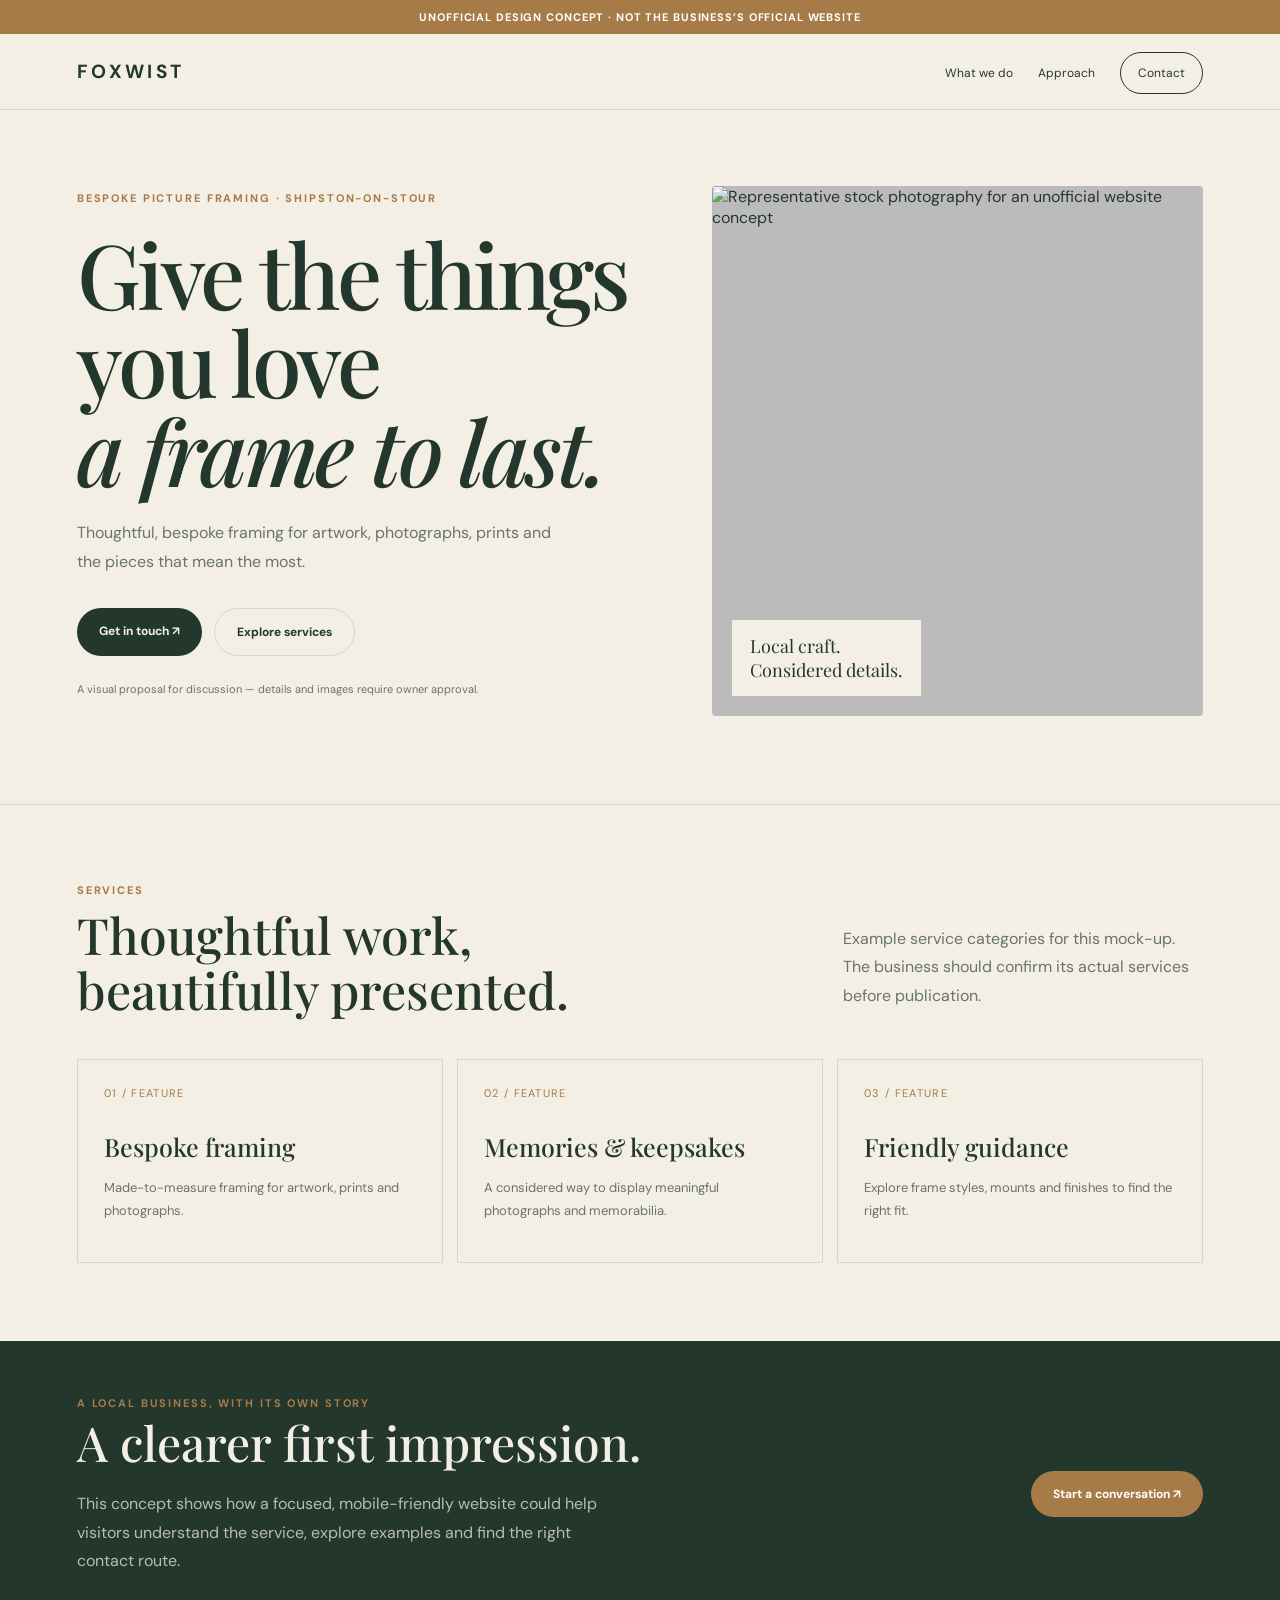
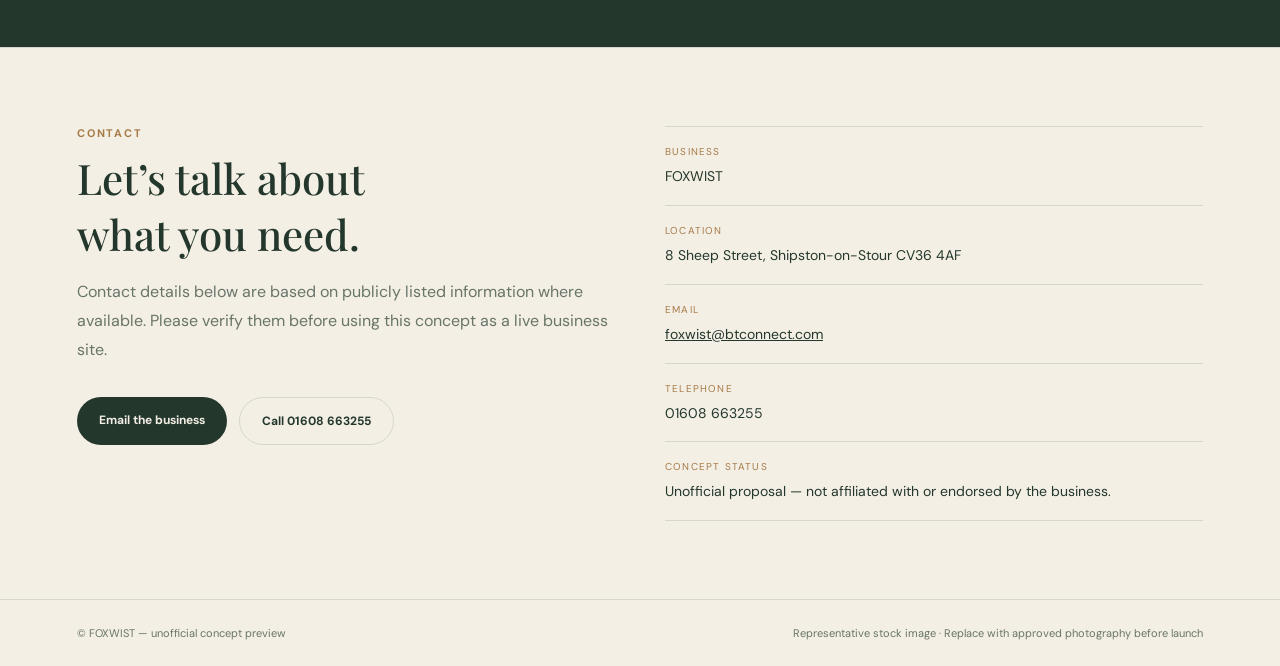
==== foxwist/index.html @ 2e0d9e44 "Add four unofficial local business website concepts" ====
<!doctype html>
<html lang="en"><head><meta charset="utf-8"><meta name="viewport" content="width=device-width,initial-scale=1"><meta name="theme-color" content="#f3efe5"><title>FOXWIST — Website Concept</title><link rel="preconnect" href="https://fonts.googleapis.com"><link href="https://fonts.googleapis.com/css2?family=DM+Sans:wght@400;500;600;700&family=Playfair+Display:ital,wght@0,500;0,600;1,500;1,600&display=swap" rel="stylesheet"><style>
:root{--bg:#f3efe5;--ink:#24372c;--accent:#a77b48;--muted:#24372caa;--line:#24372c22}*{box-sizing:border-box}html{scroll-behavior:smooth}body{margin:0;background:var(--bg);color:var(--ink);font-family:'DM Sans',sans-serif}a{color:inherit}.notice{background:var(--accent);color:#fff;text-align:center;padding:10px 16px;font-size:11px;letter-spacing:.08em;font-weight:700;text-transform:uppercase}.nav{display:flex;justify-content:space-between;align-items:center;padding:25px 6vw;border-bottom:1px solid var(--line);gap:20px}.logo{font-size:19px;letter-spacing:.18em;font-weight:700}.nav a{text-decoration:none;font-size:12px;margin-left:25px}.nav .pill{border:1px solid var(--ink);padding:12px 17px;border-radius:30px}.hero{padding:76px 6vw 88px;display:grid;grid-template-columns:1fr .88fr;gap:6vw;align-items:center;max-width:1400px;margin:auto}.eyebrow{text-transform:uppercase;letter-spacing:.17em;font-size:11px;font-weight:700;color:var(--accent)}h1{font-family:'Playfair Display',serif;font-weight:500;font-size:clamp(48px,7vw,91px);line-height:.99;letter-spacing:-.04em;margin:24px 0}h1 em{font-weight:500}p{line-height:1.8;color:var(--muted)}.lead{font-size:16px;max-width:490px}.actions{display:flex;gap:12px;flex-wrap:wrap;margin-top:32px}.btn{display:inline-block;text-decoration:none;padding:15px 22px;background:var(--ink);color:var(--bg);border-radius:30px;font-size:12px;font-weight:700}.btn.alt{background:transparent;color:var(--ink);border:1px solid var(--line)}.heroimg{height:530px;min-height:360px;position:relative;overflow:hidden;border-radius:4px;background:#bbb}.heroimg img{width:100%;height:100%;object-fit:cover;display:block;filter:saturate(.82)}.stamp{position:absolute;bottom:20px;left:20px;background:var(--bg);padding:14px 18px;font-family:'Playfair Display',serif;font-size:18px;max-width:220px}.section{padding:78px 6vw;border-top:1px solid var(--line)}.inner{max-width:1200px;margin:auto}.sectionhead{display:flex;justify-content:space-between;gap:25px;align-items:end;margin-bottom:32px}.section h2{font:500 clamp(32px,4vw,50px)/1.1 'Playfair Display',serif;margin:10px 0}.sectionhead p{max-width:360px}.cards{display:grid;grid-template-columns:repeat(3,1fr);gap:14px}.card{padding:26px;border:1px solid var(--line);min-height:200px}.num{color:var(--accent);font-size:11px;letter-spacing:.12em}.card h3{font:500 25px 'Playfair Display',serif;margin:30px 0 8px}.card p{font-size:13px}.band{background:var(--ink);color:var(--bg);padding:55px 6vw}.band .inner{display:flex;align-items:center;justify-content:space-between;gap:30px}.band p{color:var(--bg);opacity:.72;max-width:540px}.band h2{font:500 clamp(30px,4vw,48px) 'Playfair Display',serif;margin:0}.band .btn{background:var(--accent);color:#fff}.contact{display:grid;grid-template-columns:1fr 1fr;gap:50px}.contact h2{font:500 42px 'Playfair Display',serif}.details{border-top:1px solid var(--line)}.detail{padding:16px 0;border-bottom:1px solid var(--line);font-size:14px;line-height:1.7}.detail small{display:block;text-transform:uppercase;letter-spacing:.12em;color:var(--accent);font-size:10px;margin-bottom:5px}.footer{padding:26px 6vw;display:flex;justify-content:space-between;gap:20px;font-size:11px;border-top:1px solid var(--line);color:var(--muted)}@media(max-width:760px){.nav{padding:20px 5vw}.nav a{margin-left:10px}.nav .optional{display:none}.hero{grid-template-columns:1fr;padding:50px 5vw;gap:35px}.heroimg{height:370px}.section{padding:56px 5vw}.sectionhead,.band .inner{display:block}.cards{grid-template-columns:1fr}.contact{grid-template-columns:1fr}.band .btn{margin-top:18px}.footer{display:block}.footer span{display:block;margin:8px 0}}@media(prefers-reduced-motion:reduce){html{scroll-behavior:auto}}
</style></head><body><div class="notice">Unofficial design concept · Not the business’s official website</div><nav class="nav"><div class="logo">FOXWIST</div><div><a class="optional" href="#services">What we do</a><a href="#about">Approach</a><a class="pill" href="#contact">Contact</a></div></nav><main><section class="hero"><div><div class="eyebrow">Bespoke picture framing · Shipston-on-Stour</div><h1>Give the things you love<br><em>a frame to last.</em></h1><p class="lead">Thoughtful, bespoke framing for artwork, photographs, prints and the pieces that mean the most.</p><div class="actions"><a class="btn" href="#contact">Get in touch ↗</a><a class="btn alt" href="#services">Explore services</a></div><p style="font-size:11px;margin-top:24px">A visual proposal for discussion — details and images require owner approval.</p></div><div class="heroimg"><img src="https://images.unsplash.com/photo-1577083552431-6e5fd01aa342?auto=format&fit=crop&w=1200&q=85" alt="Representative stock photography for an unofficial website concept"><div class="stamp">Local craft.<br>Considered details.</div></div></section><section class="section" id="services"><div class="inner"><div class="sectionhead"><div><div class="eyebrow">Services</div><h2>Thoughtful work,<br>beautifully presented.</h2></div><p>Example service categories for this mock-up. The business should confirm its actual services before publication.</p></div><div class="cards"><article class="card"><div class="num">01 / FEATURE</div><h3>Bespoke framing</h3><p>Made-to-measure framing for artwork, prints and photographs.</p></article><article class="card"><div class="num">02 / FEATURE</div><h3>Memories & keepsakes</h3><p>A considered way to display meaningful photographs and memorabilia.</p></article><article class="card"><div class="num">03 / FEATURE</div><h3>Friendly guidance</h3><p>Explore frame styles, mounts and finishes to find the right fit.</p></article></div></div></section><section class="band" id="about"><div class="inner"><div><div class="eyebrow">A local business, with its own story</div><h2>A clearer first impression.</h2><p>This concept shows how a focused, mobile-friendly website could help visitors understand the service, explore examples and find the right contact route.</p></div><a class="btn" href="#contact">Start a conversation ↗</a></div></section><section class="section" id="contact"><div class="inner contact"><div><div class="eyebrow">Contact</div><h2>Let’s talk about<br>what you need.</h2><p>Contact details below are based on publicly listed information where available. Please verify them before using this concept as a live business site.</p><div class="actions"><a class="btn" href="mailto:foxwist@btconnect.com">Email the business</a><a class="btn alt" href="tel:01608663255">Call 01608 663255</a></div></div><div class="details"><div class="detail"><small>Business</small>FOXWIST</div><div class="detail"><small>Location</small>8 Sheep Street, Shipston-on-Stour CV36 4AF</div><div class="detail"><small>Email</small><a href="mailto:foxwist@btconnect.com">foxwist@btconnect.com</a></div><div class="detail"><small>Telephone</small>01608 663255</div><div class="detail"><small>Concept status</small>Unofficial proposal — not affiliated with or endorsed by the business.</div></div></div></section></main><footer class="footer"><span>© FOXWIST — unofficial concept preview</span><span>Representative stock image · Replace with approved photography before launch</span></footer></body></html>
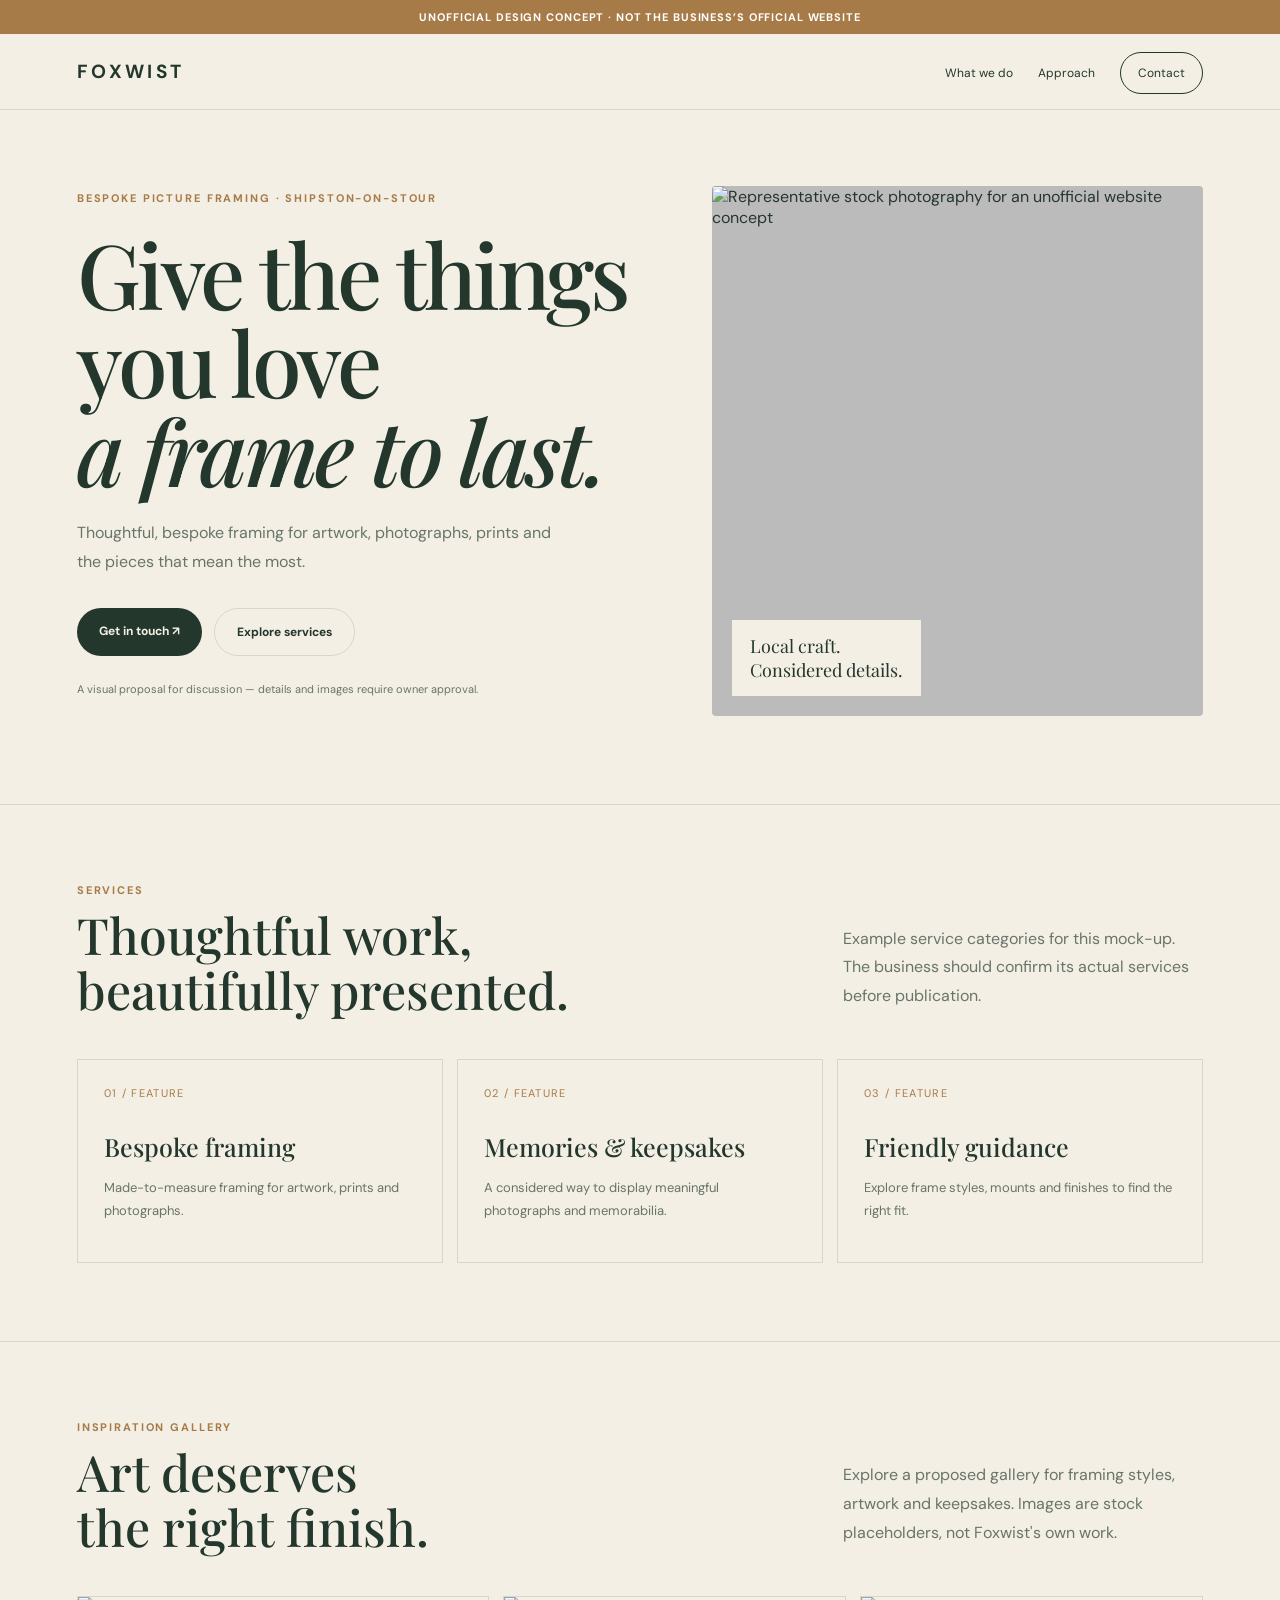
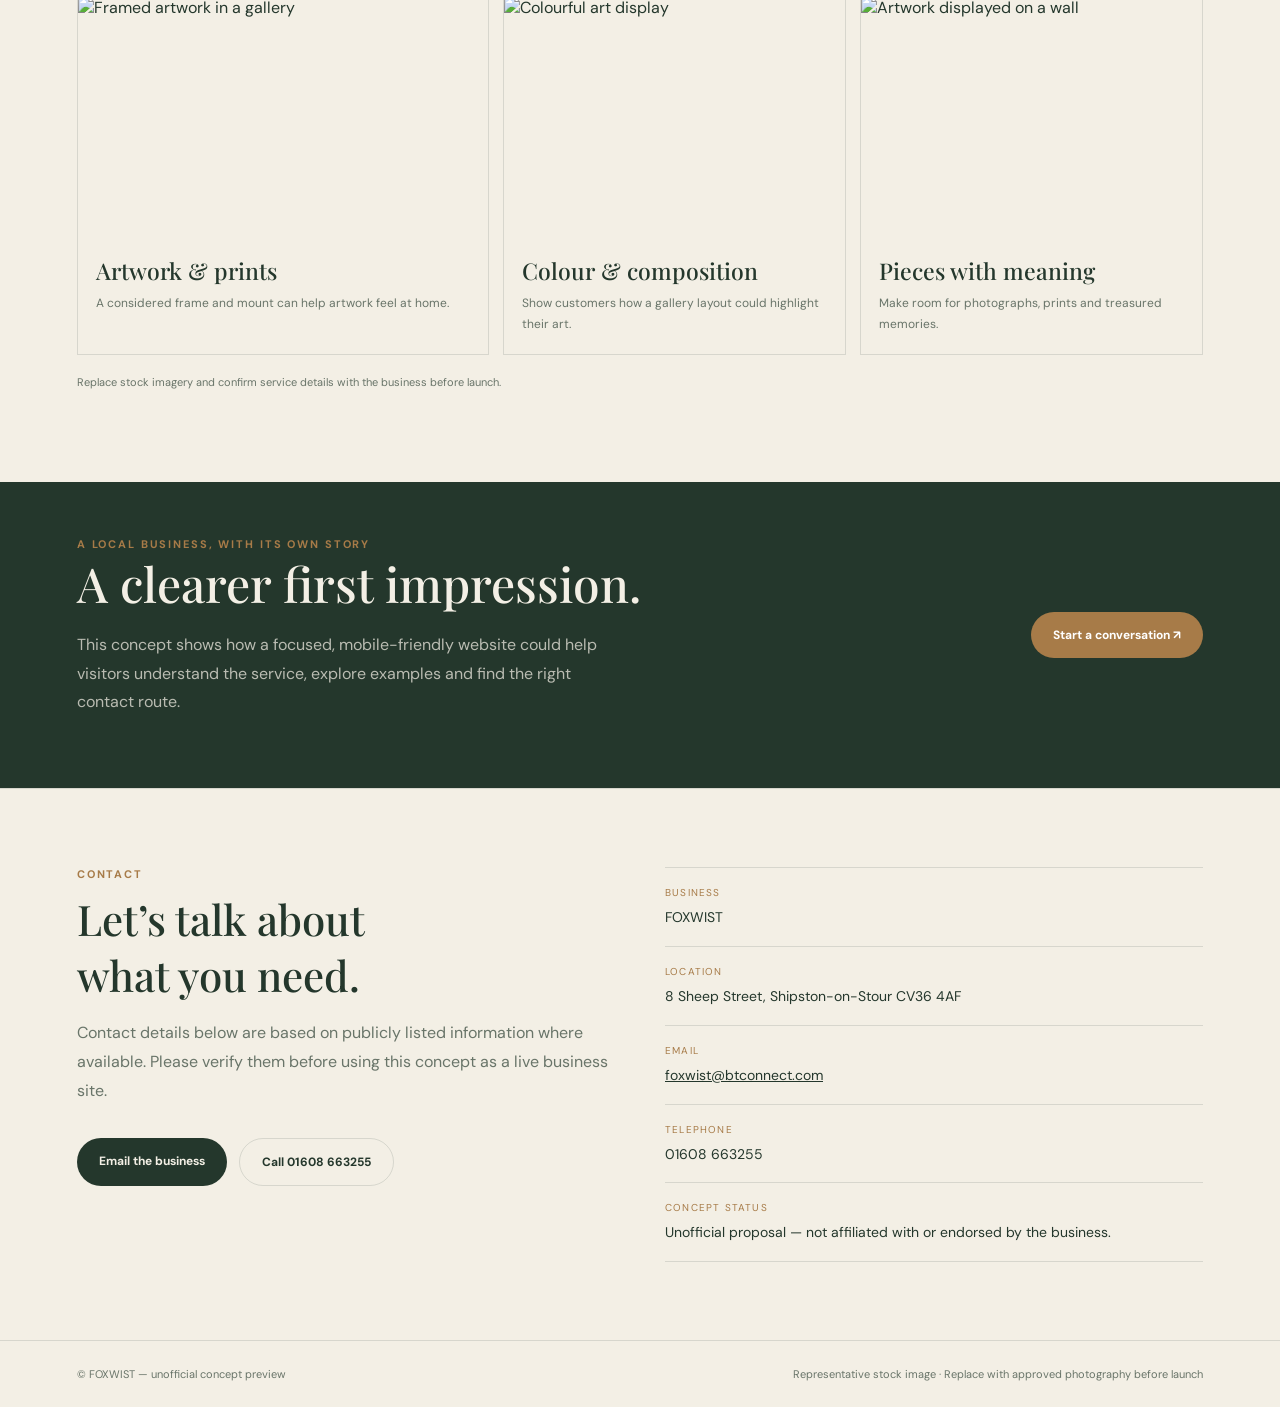
==== commit 1a627607: "Expand business concepts with photo galleries and richer homepage" ====
--- a/foxwist/index.html
+++ b/foxwist/index.html
@@ -1,4 +1,4 @@
 <!doctype html>
 <html lang="en"><head><meta charset="utf-8"><meta name="viewport" content="width=device-width,initial-scale=1"><meta name="theme-color" content="#f3efe5"><title>FOXWIST — Website Concept</title><link rel="preconnect" href="https://fonts.googleapis.com"><link href="https://fonts.googleapis.com/css2?family=DM+Sans:wght@400;500;600;700&family=Playfair+Display:ital,wght@0,500;0,600;1,500;1,600&display=swap" rel="stylesheet"><style>
 :root{--bg:#f3efe5;--ink:#24372c;--accent:#a77b48;--muted:#24372caa;--line:#24372c22}*{box-sizing:border-box}html{scroll-behavior:smooth}body{margin:0;background:var(--bg);color:var(--ink);font-family:'DM Sans',sans-serif}a{color:inherit}.notice{background:var(--accent);color:#fff;text-align:center;padding:10px 16px;font-size:11px;letter-spacing:.08em;font-weight:700;text-transform:uppercase}.nav{display:flex;justify-content:space-between;align-items:center;padding:25px 6vw;border-bottom:1px solid var(--line);gap:20px}.logo{font-size:19px;letter-spacing:.18em;font-weight:700}.nav a{text-decoration:none;font-size:12px;margin-left:25px}.nav .pill{border:1px solid var(--ink);padding:12px 17px;border-radius:30px}.hero{padding:76px 6vw 88px;display:grid;grid-template-columns:1fr .88fr;gap:6vw;align-items:center;max-width:1400px;margin:auto}.eyebrow{text-transform:uppercase;letter-spacing:.17em;font-size:11px;font-weight:700;color:var(--accent)}h1{font-family:'Playfair Display',serif;font-weight:500;font-size:clamp(48px,7vw,91px);line-height:.99;letter-spacing:-.04em;margin:24px 0}h1 em{font-weight:500}p{line-height:1.8;color:var(--muted)}.lead{font-size:16px;max-width:490px}.actions{display:flex;gap:12px;flex-wrap:wrap;margin-top:32px}.btn{display:inline-block;text-decoration:none;padding:15px 22px;background:var(--ink);color:var(--bg);border-radius:30px;font-size:12px;font-weight:700}.btn.alt{background:transparent;color:var(--ink);border:1px solid var(--line)}.heroimg{height:530px;min-height:360px;position:relative;overflow:hidden;border-radius:4px;background:#bbb}.heroimg img{width:100%;height:100%;object-fit:cover;display:block;filter:saturate(.82)}.stamp{position:absolute;bottom:20px;left:20px;background:var(--bg);padding:14px 18px;font-family:'Playfair Display',serif;font-size:18px;max-width:220px}.section{padding:78px 6vw;border-top:1px solid var(--line)}.inner{max-width:1200px;margin:auto}.sectionhead{display:flex;justify-content:space-between;gap:25px;align-items:end;margin-bottom:32px}.section h2{font:500 clamp(32px,4vw,50px)/1.1 'Playfair Display',serif;margin:10px 0}.sectionhead p{max-width:360px}.cards{display:grid;grid-template-columns:repeat(3,1fr);gap:14px}.card{padding:26px;border:1px solid var(--line);min-height:200px}.num{color:var(--accent);font-size:11px;letter-spacing:.12em}.card h3{font:500 25px 'Playfair Display',serif;margin:30px 0 8px}.card p{font-size:13px}.band{background:var(--ink);color:var(--bg);padding:55px 6vw}.band .inner{display:flex;align-items:center;justify-content:space-between;gap:30px}.band p{color:var(--bg);opacity:.72;max-width:540px}.band h2{font:500 clamp(30px,4vw,48px) 'Playfair Display',serif;margin:0}.band .btn{background:var(--accent);color:#fff}.contact{display:grid;grid-template-columns:1fr 1fr;gap:50px}.contact h2{font:500 42px 'Playfair Display',serif}.details{border-top:1px solid var(--line)}.detail{padding:16px 0;border-bottom:1px solid var(--line);font-size:14px;line-height:1.7}.detail small{display:block;text-transform:uppercase;letter-spacing:.12em;color:var(--accent);font-size:10px;margin-bottom:5px}.footer{padding:26px 6vw;display:flex;justify-content:space-between;gap:20px;font-size:11px;border-top:1px solid var(--line);color:var(--muted)}@media(max-width:760px){.nav{padding:20px 5vw}.nav a{margin-left:10px}.nav .optional{display:none}.hero{grid-template-columns:1fr;padding:50px 5vw;gap:35px}.heroimg{height:370px}.section{padding:56px 5vw}.sectionhead,.band .inner{display:block}.cards{grid-template-columns:1fr}.contact{grid-template-columns:1fr}.band .btn{margin-top:18px}.footer{display:block}.footer span{display:block;margin:8px 0}}@media(prefers-reduced-motion:reduce){html{scroll-behavior:auto}}
-</style></head><body><div class="notice">Unofficial design concept · Not the business’s official website</div><nav class="nav"><div class="logo">FOXWIST</div><div><a class="optional" href="#services">What we do</a><a href="#about">Approach</a><a class="pill" href="#contact">Contact</a></div></nav><main><section class="hero"><div><div class="eyebrow">Bespoke picture framing · Shipston-on-Stour</div><h1>Give the things you love<br><em>a frame to last.</em></h1><p class="lead">Thoughtful, bespoke framing for artwork, photographs, prints and the pieces that mean the most.</p><div class="actions"><a class="btn" href="#contact">Get in touch ↗</a><a class="btn alt" href="#services">Explore services</a></div><p style="font-size:11px;margin-top:24px">A visual proposal for discussion — details and images require owner approval.</p></div><div class="heroimg"><img src="https://images.unsplash.com/photo-1577083552431-6e5fd01aa342?auto=format&fit=crop&w=1200&q=85" alt="Representative stock photography for an unofficial website concept"><div class="stamp">Local craft.<br>Considered details.</div></div></section><section class="section" id="services"><div class="inner"><div class="sectionhead"><div><div class="eyebrow">Services</div><h2>Thoughtful work,<br>beautifully presented.</h2></div><p>Example service categories for this mock-up. The business should confirm its actual services before publication.</p></div><div class="cards"><article class="card"><div class="num">01 / FEATURE</div><h3>Bespoke framing</h3><p>Made-to-measure framing for artwork, prints and photographs.</p></article><article class="card"><div class="num">02 / FEATURE</div><h3>Memories & keepsakes</h3><p>A considered way to display meaningful photographs and memorabilia.</p></article><article class="card"><div class="num">03 / FEATURE</div><h3>Friendly guidance</h3><p>Explore frame styles, mounts and finishes to find the right fit.</p></article></div></div></section><section class="band" id="about"><div class="inner"><div><div class="eyebrow">A local business, with its own story</div><h2>A clearer first impression.</h2><p>This concept shows how a focused, mobile-friendly website could help visitors understand the service, explore examples and find the right contact route.</p></div><a class="btn" href="#contact">Start a conversation ↗</a></div></section><section class="section" id="contact"><div class="inner contact"><div><div class="eyebrow">Contact</div><h2>Let’s talk about<br>what you need.</h2><p>Contact details below are based on publicly listed information where available. Please verify them before using this concept as a live business site.</p><div class="actions"><a class="btn" href="mailto:foxwist@btconnect.com">Email the business</a><a class="btn alt" href="tel:01608663255">Call 01608 663255</a></div></div><div class="details"><div class="detail"><small>Business</small>FOXWIST</div><div class="detail"><small>Location</small>8 Sheep Street, Shipston-on-Stour CV36 4AF</div><div class="detail"><small>Email</small><a href="mailto:foxwist@btconnect.com">foxwist@btconnect.com</a></div><div class="detail"><small>Telephone</small>01608 663255</div><div class="detail"><small>Concept status</small>Unofficial proposal — not affiliated with or endorsed by the business.</div></div></div></section></main><footer class="footer"><span>© FOXWIST — unofficial concept preview</span><span>Representative stock image · Replace with approved photography before launch</span></footer></body></html>+.gallery-grid{display:grid;grid-template-columns:1.2fr 1fr 1fr;gap:14px}.gallery-tile{min-width:0;border:1px solid var(--line);overflow:hidden}.gallery-tile img{display:block;width:100%;height:240px;object-fit:cover}.gallery-tile div{padding:18px}.gallery-tile h3{font:500 23px 'Playfair Display',serif;margin:0 0 7px}.gallery-tile p{font-size:12px;margin:0}.gallery-note{font-size:11px;margin-top:18px}@media(max-width:760px){.gallery-grid{grid-template-columns:1fr}.gallery-tile img{height:250px}}</style></head><body><div class="notice">Unofficial design concept · Not the business’s official website</div><nav class="nav"><div class="logo">FOXWIST</div><div><a class="optional" href="#services">What we do</a><a href="#about">Approach</a><a class="pill" href="#contact">Contact</a></div></nav><main><section class="hero"><div><div class="eyebrow">Bespoke picture framing · Shipston-on-Stour</div><h1>Give the things you love<br><em>a frame to last.</em></h1><p class="lead">Thoughtful, bespoke framing for artwork, photographs, prints and the pieces that mean the most.</p><div class="actions"><a class="btn" href="#contact">Get in touch ↗</a><a class="btn alt" href="#services">Explore services</a></div><p style="font-size:11px;margin-top:24px">A visual proposal for discussion — details and images require owner approval.</p></div><div class="heroimg"><img src="https://images.unsplash.com/photo-1577083552431-6e5fd01aa342?auto=format&fit=crop&w=1200&q=85" alt="Representative stock photography for an unofficial website concept"><div class="stamp">Local craft.<br>Considered details.</div></div></section><section class="section" id="services"><div class="inner"><div class="sectionhead"><div><div class="eyebrow">Services</div><h2>Thoughtful work,<br>beautifully presented.</h2></div><p>Example service categories for this mock-up. The business should confirm its actual services before publication.</p></div><div class="cards"><article class="card"><div class="num">01 / FEATURE</div><h3>Bespoke framing</h3><p>Made-to-measure framing for artwork, prints and photographs.</p></article><article class="card"><div class="num">02 / FEATURE</div><h3>Memories & keepsakes</h3><p>A considered way to display meaningful photographs and memorabilia.</p></article><article class="card"><div class="num">03 / FEATURE</div><h3>Friendly guidance</h3><p>Explore frame styles, mounts and finishes to find the right fit.</p></article></div></div></section><section class="section" id="gallery"><div class="inner"><div class="sectionhead"><div><div class="eyebrow">Inspiration gallery</div><h2>Art deserves<br>the right finish.</h2></div><p>Explore a proposed gallery for framing styles, artwork and keepsakes. Images are stock placeholders, not Foxwist's own work.</p></div><div class="gallery-grid"><article class="gallery-tile"><img loading="lazy" src="https://images.unsplash.com/photo-1579783902614-a3fb3927b6a5?auto=format&fit=crop&w=900&q=85" alt="Framed artwork in a gallery"><div><h3>Artwork & prints</h3><p>A considered frame and mount can help artwork feel at home.</p></div></article><article class="gallery-tile"><img loading="lazy" src="https://images.unsplash.com/photo-1577083552431-6e5fd01aa342?auto=format&fit=crop&w=900&q=85" alt="Colourful art display"><div><h3>Colour & composition</h3><p>Show customers how a gallery layout could highlight their art.</p></div></article><article class="gallery-tile"><img loading="lazy" src="https://images.unsplash.com/photo-1578301978693-85fa9c0320b9?auto=format&fit=crop&w=900&q=85" alt="Artwork displayed on a wall"><div><h3>Pieces with meaning</h3><p>Make room for photographs, prints and treasured memories.</p></div></article></div><p class="gallery-note">Replace stock imagery and confirm service details with the business before launch.</p></div></section><section class="band" id="about"><div class="inner"><div><div class="eyebrow">A local business, with its own story</div><h2>A clearer first impression.</h2><p>This concept shows how a focused, mobile-friendly website could help visitors understand the service, explore examples and find the right contact route.</p></div><a class="btn" href="#contact">Start a conversation ↗</a></div></section><section class="section" id="contact"><div class="inner contact"><div><div class="eyebrow">Contact</div><h2>Let’s talk about<br>what you need.</h2><p>Contact details below are based on publicly listed information where available. Please verify them before using this concept as a live business site.</p><div class="actions"><a class="btn" href="mailto:foxwist@btconnect.com">Email the business</a><a class="btn alt" href="tel:01608663255">Call 01608 663255</a></div></div><div class="details"><div class="detail"><small>Business</small>FOXWIST</div><div class="detail"><small>Location</small>8 Sheep Street, Shipston-on-Stour CV36 4AF</div><div class="detail"><small>Email</small><a href="mailto:foxwist@btconnect.com">foxwist@btconnect.com</a></div><div class="detail"><small>Telephone</small>01608 663255</div><div class="detail"><small>Concept status</small>Unofficial proposal — not affiliated with or endorsed by the business.</div></div></div></section></main><footer class="footer"><span>© FOXWIST — unofficial concept preview</span><span>Representative stock image · Replace with approved photography before launch</span></footer></body></html>
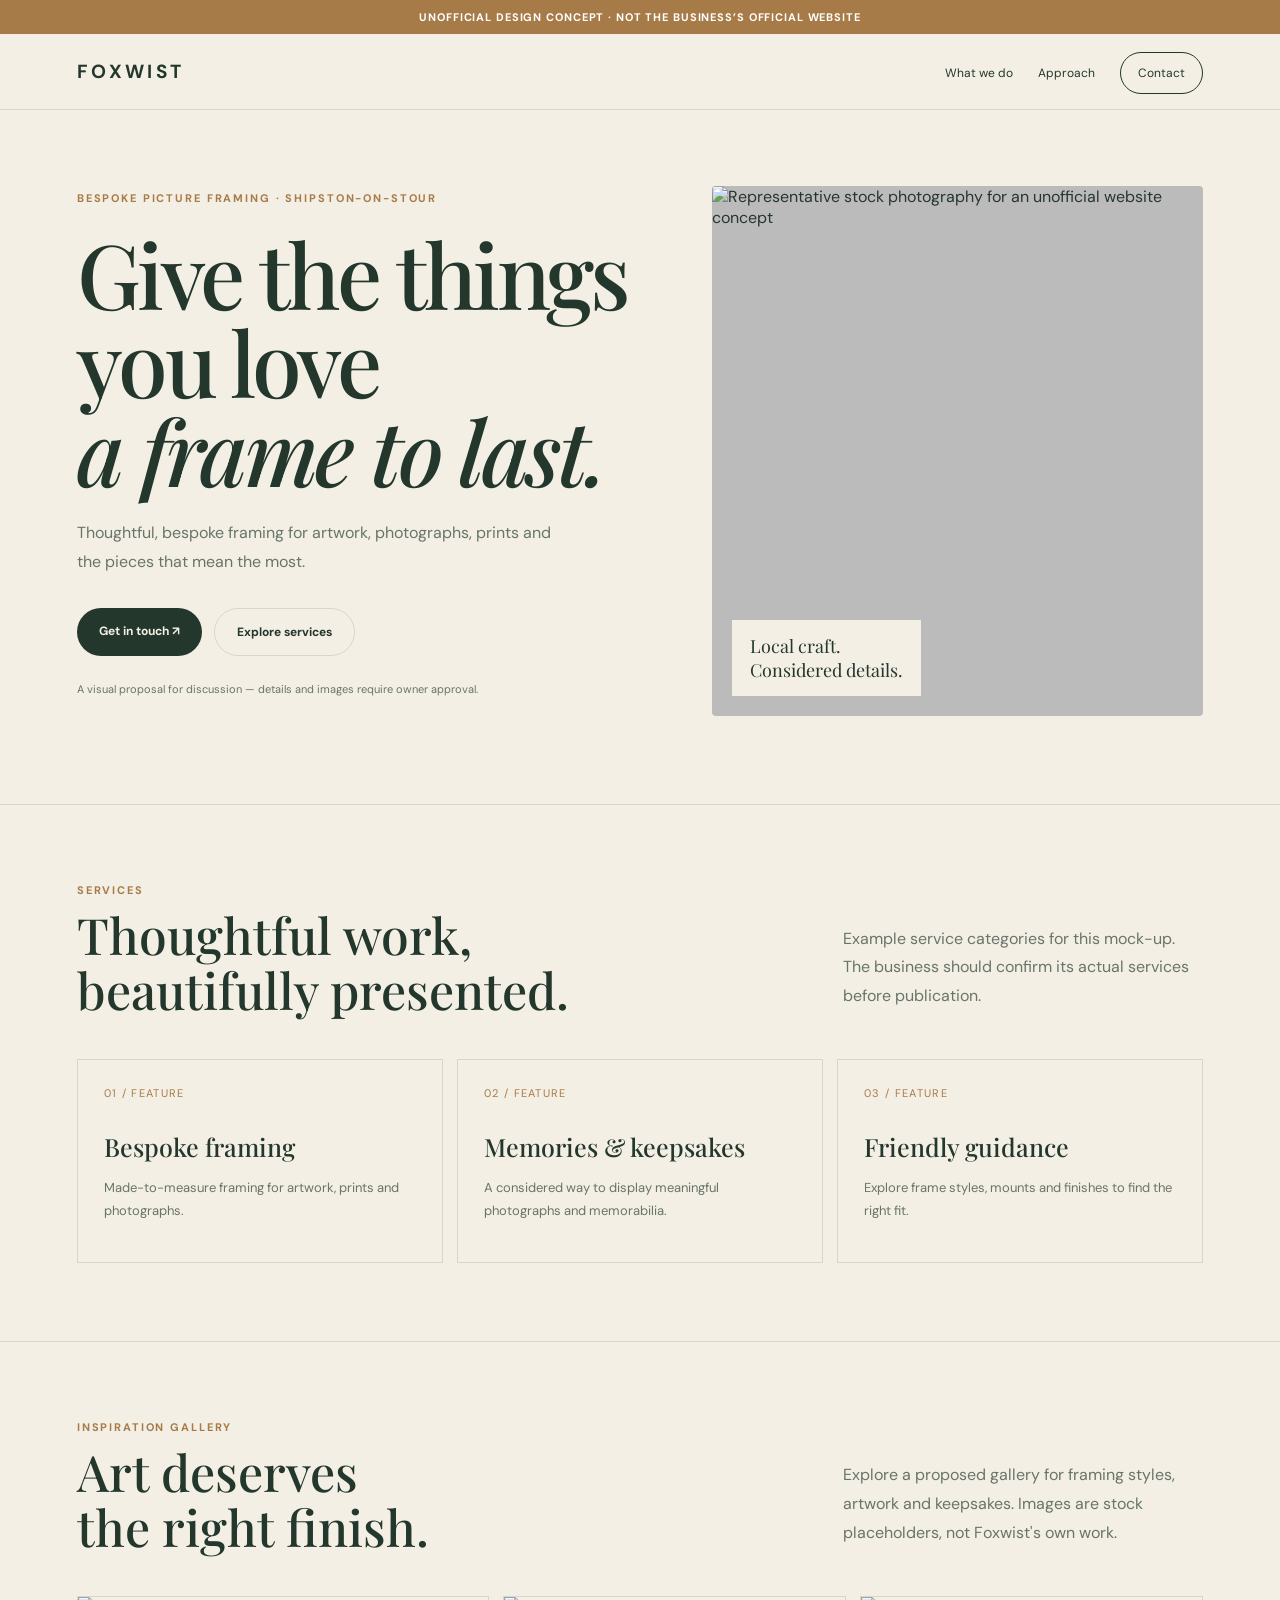
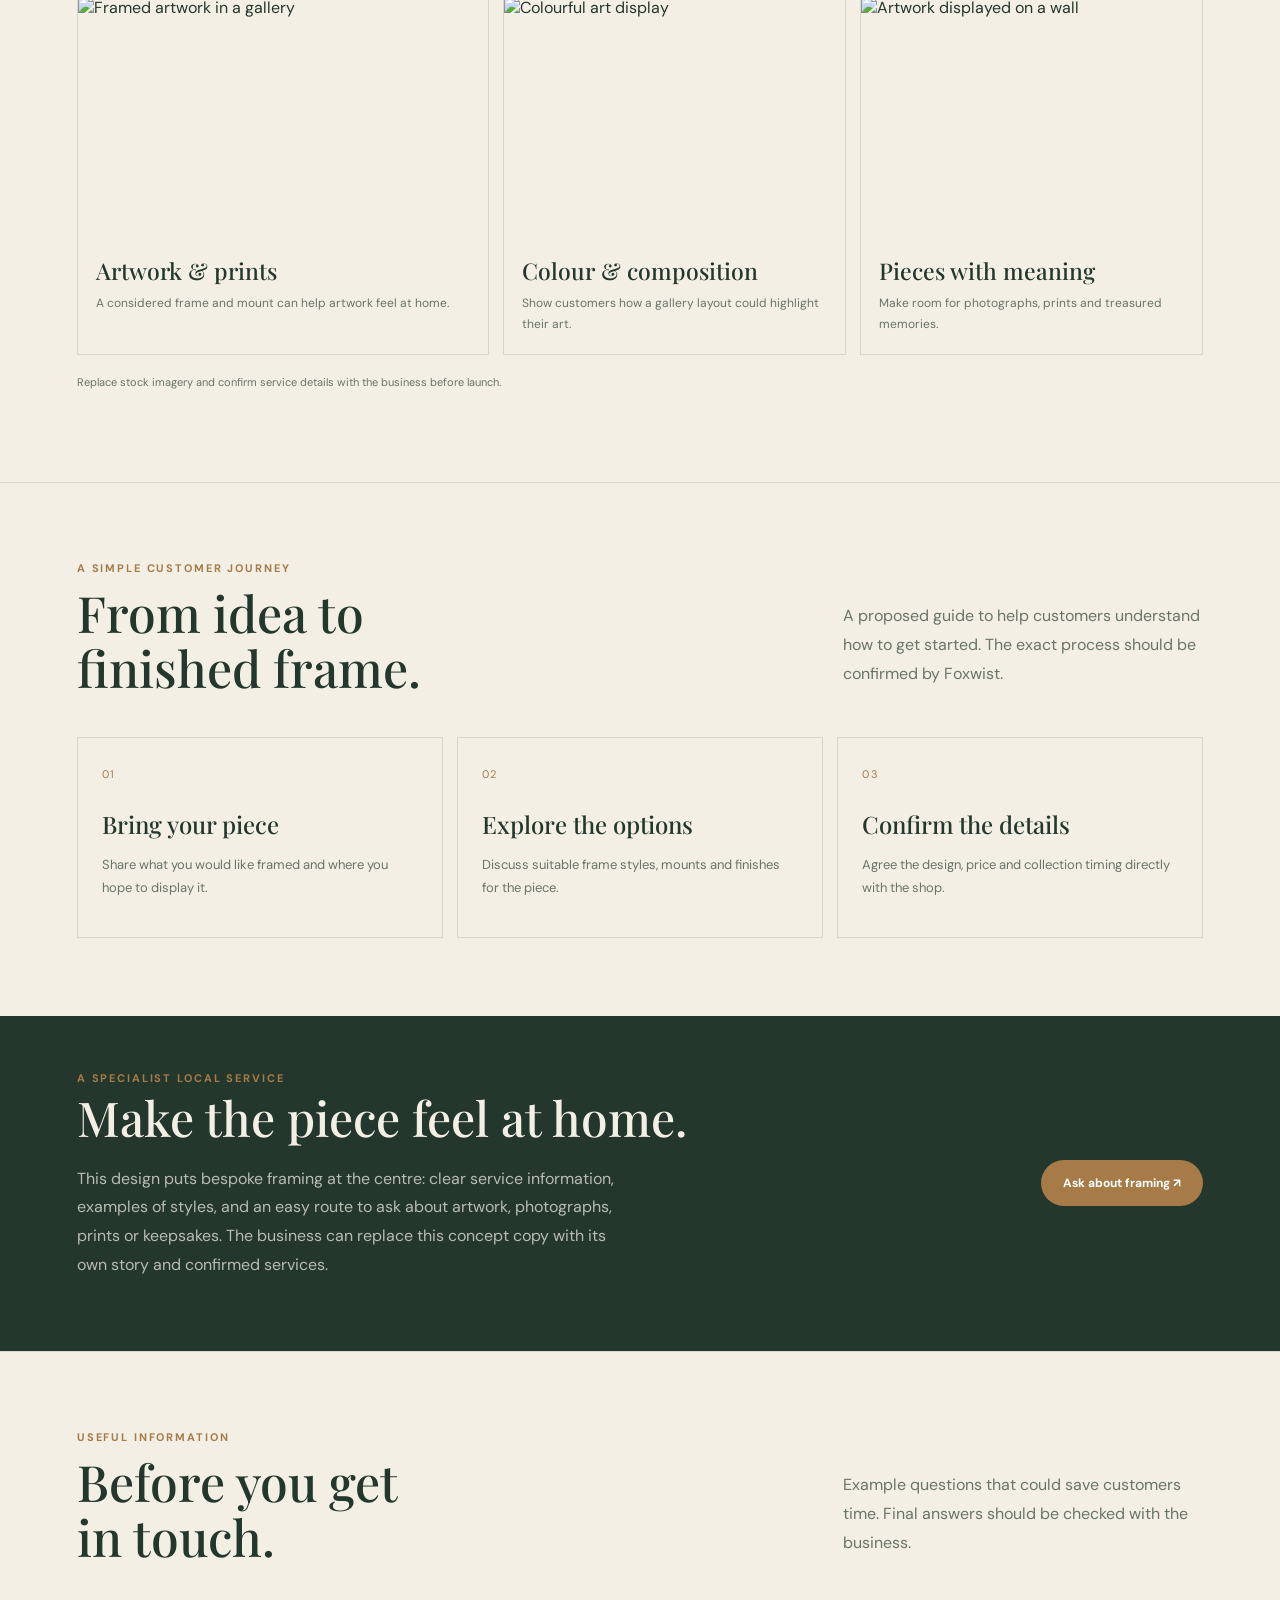
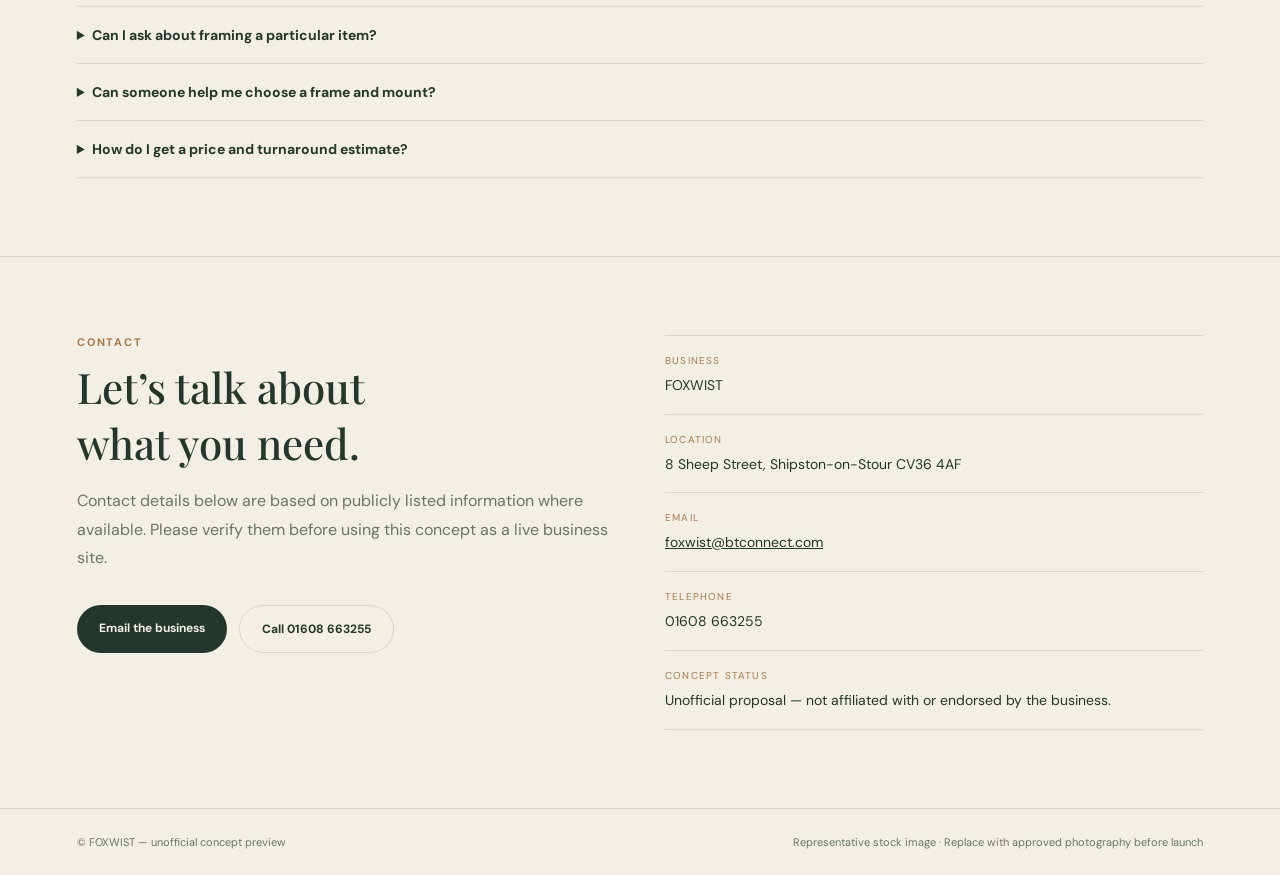
==== commit 79e39345: "Add tailored customer journey and FAQ sections to business concepts" ====
--- a/foxwist/index.html
+++ b/foxwist/index.html
@@ -1,4 +1,4 @@
 <!doctype html>
 <html lang="en"><head><meta charset="utf-8"><meta name="viewport" content="width=device-width,initial-scale=1"><meta name="theme-color" content="#f3efe5"><title>FOXWIST — Website Concept</title><link rel="preconnect" href="https://fonts.googleapis.com"><link href="https://fonts.googleapis.com/css2?family=DM+Sans:wght@400;500;600;700&family=Playfair+Display:ital,wght@0,500;0,600;1,500;1,600&display=swap" rel="stylesheet"><style>
 :root{--bg:#f3efe5;--ink:#24372c;--accent:#a77b48;--muted:#24372caa;--line:#24372c22}*{box-sizing:border-box}html{scroll-behavior:smooth}body{margin:0;background:var(--bg);color:var(--ink);font-family:'DM Sans',sans-serif}a{color:inherit}.notice{background:var(--accent);color:#fff;text-align:center;padding:10px 16px;font-size:11px;letter-spacing:.08em;font-weight:700;text-transform:uppercase}.nav{display:flex;justify-content:space-between;align-items:center;padding:25px 6vw;border-bottom:1px solid var(--line);gap:20px}.logo{font-size:19px;letter-spacing:.18em;font-weight:700}.nav a{text-decoration:none;font-size:12px;margin-left:25px}.nav .pill{border:1px solid var(--ink);padding:12px 17px;border-radius:30px}.hero{padding:76px 6vw 88px;display:grid;grid-template-columns:1fr .88fr;gap:6vw;align-items:center;max-width:1400px;margin:auto}.eyebrow{text-transform:uppercase;letter-spacing:.17em;font-size:11px;font-weight:700;color:var(--accent)}h1{font-family:'Playfair Display',serif;font-weight:500;font-size:clamp(48px,7vw,91px);line-height:.99;letter-spacing:-.04em;margin:24px 0}h1 em{font-weight:500}p{line-height:1.8;color:var(--muted)}.lead{font-size:16px;max-width:490px}.actions{display:flex;gap:12px;flex-wrap:wrap;margin-top:32px}.btn{display:inline-block;text-decoration:none;padding:15px 22px;background:var(--ink);color:var(--bg);border-radius:30px;font-size:12px;font-weight:700}.btn.alt{background:transparent;color:var(--ink);border:1px solid var(--line)}.heroimg{height:530px;min-height:360px;position:relative;overflow:hidden;border-radius:4px;background:#bbb}.heroimg img{width:100%;height:100%;object-fit:cover;display:block;filter:saturate(.82)}.stamp{position:absolute;bottom:20px;left:20px;background:var(--bg);padding:14px 18px;font-family:'Playfair Display',serif;font-size:18px;max-width:220px}.section{padding:78px 6vw;border-top:1px solid var(--line)}.inner{max-width:1200px;margin:auto}.sectionhead{display:flex;justify-content:space-between;gap:25px;align-items:end;margin-bottom:32px}.section h2{font:500 clamp(32px,4vw,50px)/1.1 'Playfair Display',serif;margin:10px 0}.sectionhead p{max-width:360px}.cards{display:grid;grid-template-columns:repeat(3,1fr);gap:14px}.card{padding:26px;border:1px solid var(--line);min-height:200px}.num{color:var(--accent);font-size:11px;letter-spacing:.12em}.card h3{font:500 25px 'Playfair Display',serif;margin:30px 0 8px}.card p{font-size:13px}.band{background:var(--ink);color:var(--bg);padding:55px 6vw}.band .inner{display:flex;align-items:center;justify-content:space-between;gap:30px}.band p{color:var(--bg);opacity:.72;max-width:540px}.band h2{font:500 clamp(30px,4vw,48px) 'Playfair Display',serif;margin:0}.band .btn{background:var(--accent);color:#fff}.contact{display:grid;grid-template-columns:1fr 1fr;gap:50px}.contact h2{font:500 42px 'Playfair Display',serif}.details{border-top:1px solid var(--line)}.detail{padding:16px 0;border-bottom:1px solid var(--line);font-size:14px;line-height:1.7}.detail small{display:block;text-transform:uppercase;letter-spacing:.12em;color:var(--accent);font-size:10px;margin-bottom:5px}.footer{padding:26px 6vw;display:flex;justify-content:space-between;gap:20px;font-size:11px;border-top:1px solid var(--line);color:var(--muted)}@media(max-width:760px){.nav{padding:20px 5vw}.nav a{margin-left:10px}.nav .optional{display:none}.hero{grid-template-columns:1fr;padding:50px 5vw;gap:35px}.heroimg{height:370px}.section{padding:56px 5vw}.sectionhead,.band .inner{display:block}.cards{grid-template-columns:1fr}.contact{grid-template-columns:1fr}.band .btn{margin-top:18px}.footer{display:block}.footer span{display:block;margin:8px 0}}@media(prefers-reduced-motion:reduce){html{scroll-behavior:auto}}
-.gallery-grid{display:grid;grid-template-columns:1.2fr 1fr 1fr;gap:14px}.gallery-tile{min-width:0;border:1px solid var(--line);overflow:hidden}.gallery-tile img{display:block;width:100%;height:240px;object-fit:cover}.gallery-tile div{padding:18px}.gallery-tile h3{font:500 23px 'Playfair Display',serif;margin:0 0 7px}.gallery-tile p{font-size:12px;margin:0}.gallery-note{font-size:11px;margin-top:18px}@media(max-width:760px){.gallery-grid{grid-template-columns:1fr}.gallery-tile img{height:250px}}</style></head><body><div class="notice">Unofficial design concept · Not the business’s official website</div><nav class="nav"><div class="logo">FOXWIST</div><div><a class="optional" href="#services">What we do</a><a href="#about">Approach</a><a class="pill" href="#contact">Contact</a></div></nav><main><section class="hero"><div><div class="eyebrow">Bespoke picture framing · Shipston-on-Stour</div><h1>Give the things you love<br><em>a frame to last.</em></h1><p class="lead">Thoughtful, bespoke framing for artwork, photographs, prints and the pieces that mean the most.</p><div class="actions"><a class="btn" href="#contact">Get in touch ↗</a><a class="btn alt" href="#services">Explore services</a></div><p style="font-size:11px;margin-top:24px">A visual proposal for discussion — details and images require owner approval.</p></div><div class="heroimg"><img src="https://images.unsplash.com/photo-1577083552431-6e5fd01aa342?auto=format&fit=crop&w=1200&q=85" alt="Representative stock photography for an unofficial website concept"><div class="stamp">Local craft.<br>Considered details.</div></div></section><section class="section" id="services"><div class="inner"><div class="sectionhead"><div><div class="eyebrow">Services</div><h2>Thoughtful work,<br>beautifully presented.</h2></div><p>Example service categories for this mock-up. The business should confirm its actual services before publication.</p></div><div class="cards"><article class="card"><div class="num">01 / FEATURE</div><h3>Bespoke framing</h3><p>Made-to-measure framing for artwork, prints and photographs.</p></article><article class="card"><div class="num">02 / FEATURE</div><h3>Memories & keepsakes</h3><p>A considered way to display meaningful photographs and memorabilia.</p></article><article class="card"><div class="num">03 / FEATURE</div><h3>Friendly guidance</h3><p>Explore frame styles, mounts and finishes to find the right fit.</p></article></div></div></section><section class="section" id="gallery"><div class="inner"><div class="sectionhead"><div><div class="eyebrow">Inspiration gallery</div><h2>Art deserves<br>the right finish.</h2></div><p>Explore a proposed gallery for framing styles, artwork and keepsakes. Images are stock placeholders, not Foxwist's own work.</p></div><div class="gallery-grid"><article class="gallery-tile"><img loading="lazy" src="https://images.unsplash.com/photo-1579783902614-a3fb3927b6a5?auto=format&fit=crop&w=900&q=85" alt="Framed artwork in a gallery"><div><h3>Artwork & prints</h3><p>A considered frame and mount can help artwork feel at home.</p></div></article><article class="gallery-tile"><img loading="lazy" src="https://images.unsplash.com/photo-1577083552431-6e5fd01aa342?auto=format&fit=crop&w=900&q=85" alt="Colourful art display"><div><h3>Colour & composition</h3><p>Show customers how a gallery layout could highlight their art.</p></div></article><article class="gallery-tile"><img loading="lazy" src="https://images.unsplash.com/photo-1578301978693-85fa9c0320b9?auto=format&fit=crop&w=900&q=85" alt="Artwork displayed on a wall"><div><h3>Pieces with meaning</h3><p>Make room for photographs, prints and treasured memories.</p></div></article></div><p class="gallery-note">Replace stock imagery and confirm service details with the business before launch.</p></div></section><section class="band" id="about"><div class="inner"><div><div class="eyebrow">A local business, with its own story</div><h2>A clearer first impression.</h2><p>This concept shows how a focused, mobile-friendly website could help visitors understand the service, explore examples and find the right contact route.</p></div><a class="btn" href="#contact">Start a conversation ↗</a></div></section><section class="section" id="contact"><div class="inner contact"><div><div class="eyebrow">Contact</div><h2>Let’s talk about<br>what you need.</h2><p>Contact details below are based on publicly listed information where available. Please verify them before using this concept as a live business site.</p><div class="actions"><a class="btn" href="mailto:foxwist@btconnect.com">Email the business</a><a class="btn alt" href="tel:01608663255">Call 01608 663255</a></div></div><div class="details"><div class="detail"><small>Business</small>FOXWIST</div><div class="detail"><small>Location</small>8 Sheep Street, Shipston-on-Stour CV36 4AF</div><div class="detail"><small>Email</small><a href="mailto:foxwist@btconnect.com">foxwist@btconnect.com</a></div><div class="detail"><small>Telephone</small>01608 663255</div><div class="detail"><small>Concept status</small>Unofficial proposal — not affiliated with or endorsed by the business.</div></div></div></section></main><footer class="footer"><span>© FOXWIST — unofficial concept preview</span><span>Representative stock image · Replace with approved photography before launch</span></footer></body></html>+.gallery-grid{display:grid;grid-template-columns:1.2fr 1fr 1fr;gap:14px}.gallery-tile{min-width:0;border:1px solid var(--line);overflow:hidden}.gallery-tile img{display:block;width:100%;height:240px;object-fit:cover}.gallery-tile div{padding:18px}.gallery-tile h3{font:500 23px 'Playfair Display',serif;margin:0 0 7px}.gallery-tile p{font-size:12px;margin:0}.gallery-note{font-size:11px;margin-top:18px}@media(max-width:760px){.gallery-grid{grid-template-columns:1fr}.gallery-tile img{height:250px}}.steps{display:grid;grid-template-columns:repeat(3,1fr);gap:14px}.step{border:1px solid var(--line);padding:24px;min-height:190px}.step span{color:var(--accent);font-size:11px;letter-spacing:.14em}.step h3{font:500 24px 'Playfair Display',serif;margin:25px 0 8px}.step p{font-size:13px}.faq-list{border-top:1px solid var(--line)}.faq-list details{padding:19px 0;border-bottom:1px solid var(--line)}.faq-list summary{cursor:pointer;font-weight:700;font-size:14px}.faq-list details p{font-size:13px;max-width:780px;margin-bottom:0}@media(max-width:760px){.steps{grid-template-columns:1fr}.step{min-height:0}}</style></head><body><div class="notice">Unofficial design concept · Not the business’s official website</div><nav class="nav"><div class="logo">FOXWIST</div><div><a class="optional" href="#services">What we do</a><a href="#about">Approach</a><a class="pill" href="#contact">Contact</a></div></nav><main><section class="hero"><div><div class="eyebrow">Bespoke picture framing · Shipston-on-Stour</div><h1>Give the things you love<br><em>a frame to last.</em></h1><p class="lead">Thoughtful, bespoke framing for artwork, photographs, prints and the pieces that mean the most.</p><div class="actions"><a class="btn" href="#contact">Get in touch ↗</a><a class="btn alt" href="#services">Explore services</a></div><p style="font-size:11px;margin-top:24px">A visual proposal for discussion — details and images require owner approval.</p></div><div class="heroimg"><img src="https://images.unsplash.com/photo-1577083552431-6e5fd01aa342?auto=format&fit=crop&w=1200&q=85" alt="Representative stock photography for an unofficial website concept"><div class="stamp">Local craft.<br>Considered details.</div></div></section><section class="section" id="services"><div class="inner"><div class="sectionhead"><div><div class="eyebrow">Services</div><h2>Thoughtful work,<br>beautifully presented.</h2></div><p>Example service categories for this mock-up. The business should confirm its actual services before publication.</p></div><div class="cards"><article class="card"><div class="num">01 / FEATURE</div><h3>Bespoke framing</h3><p>Made-to-measure framing for artwork, prints and photographs.</p></article><article class="card"><div class="num">02 / FEATURE</div><h3>Memories & keepsakes</h3><p>A considered way to display meaningful photographs and memorabilia.</p></article><article class="card"><div class="num">03 / FEATURE</div><h3>Friendly guidance</h3><p>Explore frame styles, mounts and finishes to find the right fit.</p></article></div></div></section><section class="section" id="gallery"><div class="inner"><div class="sectionhead"><div><div class="eyebrow">Inspiration gallery</div><h2>Art deserves<br>the right finish.</h2></div><p>Explore a proposed gallery for framing styles, artwork and keepsakes. Images are stock placeholders, not Foxwist's own work.</p></div><div class="gallery-grid"><article class="gallery-tile"><img loading="lazy" src="https://images.unsplash.com/photo-1579783902614-a3fb3927b6a5?auto=format&fit=crop&w=900&q=85" alt="Framed artwork in a gallery"><div><h3>Artwork & prints</h3><p>A considered frame and mount can help artwork feel at home.</p></div></article><article class="gallery-tile"><img loading="lazy" src="https://images.unsplash.com/photo-1577083552431-6e5fd01aa342?auto=format&fit=crop&w=900&q=85" alt="Colourful art display"><div><h3>Colour & composition</h3><p>Show customers how a gallery layout could highlight their art.</p></div></article><article class="gallery-tile"><img loading="lazy" src="https://images.unsplash.com/photo-1578301978693-85fa9c0320b9?auto=format&fit=crop&w=900&q=85" alt="Artwork displayed on a wall"><div><h3>Pieces with meaning</h3><p>Make room for photographs, prints and treasured memories.</p></div></article></div><p class="gallery-note">Replace stock imagery and confirm service details with the business before launch.</p></div></section><section class="section" id="how-it-works"><div class="inner"><div class="sectionhead"><div><div class="eyebrow">A simple customer journey</div><h2>From idea to<br>finished frame.</h2></div><p>A proposed guide to help customers understand how to get started. The exact process should be confirmed by Foxwist.</p></div><div class="steps"><article class="step"><span>01</span><h3>Bring your piece</h3><p>Share what you would like framed and where you hope to display it.</p></article><article class="step"><span>02</span><h3>Explore the options</h3><p>Discuss suitable frame styles, mounts and finishes for the piece.</p></article><article class="step"><span>03</span><h3>Confirm the details</h3><p>Agree the design, price and collection timing directly with the shop.</p></article></div></div></section><section class="band" id="about"><div class="inner"><div><div class="eyebrow">A specialist local service</div><h2>Make the piece feel at home.</h2><p>This design puts bespoke framing at the centre: clear service information, examples of styles, and an easy route to ask about artwork, photographs, prints or keepsakes. The business can replace this concept copy with its own story and confirmed services.</p></div><a class="btn" href="#contact">Ask about framing ↗</a></div></section><section class="section" id="faq"><div class="inner"><div class="sectionhead"><div><div class="eyebrow">Useful information</div><h2>Before you get<br>in touch.</h2></div><p>Example questions that could save customers time. Final answers should be checked with the business.</p></div><div class="faq-list"><details><summary>Can I ask about framing a particular item?</summary><p>Yes—use the contact details to explain what you have in mind and ask whether it is suitable for framing.</p></details><details><summary>Can someone help me choose a frame and mount?</summary><p>This concept allows space to explain the advice available in store. Confirm the options with Foxwist.</p></details><details><summary>How do I get a price and turnaround estimate?</summary><p>Contact the shop with details of the item and your requirements so the business can advise on price and timing.</p></details></div></div></section><section class="section" id="contact"><div class="inner contact"><div><div class="eyebrow">Contact</div><h2>Let’s talk about<br>what you need.</h2><p>Contact details below are based on publicly listed information where available. Please verify them before using this concept as a live business site.</p><div class="actions"><a class="btn" href="mailto:foxwist@btconnect.com">Email the business</a><a class="btn alt" href="tel:01608663255">Call 01608 663255</a></div></div><div class="details"><div class="detail"><small>Business</small>FOXWIST</div><div class="detail"><small>Location</small>8 Sheep Street, Shipston-on-Stour CV36 4AF</div><div class="detail"><small>Email</small><a href="mailto:foxwist@btconnect.com">foxwist@btconnect.com</a></div><div class="detail"><small>Telephone</small>01608 663255</div><div class="detail"><small>Concept status</small>Unofficial proposal — not affiliated with or endorsed by the business.</div></div></div></section></main><footer class="footer"><span>© FOXWIST — unofficial concept preview</span><span>Representative stock image · Replace with approved photography before launch</span></footer></body></html>
